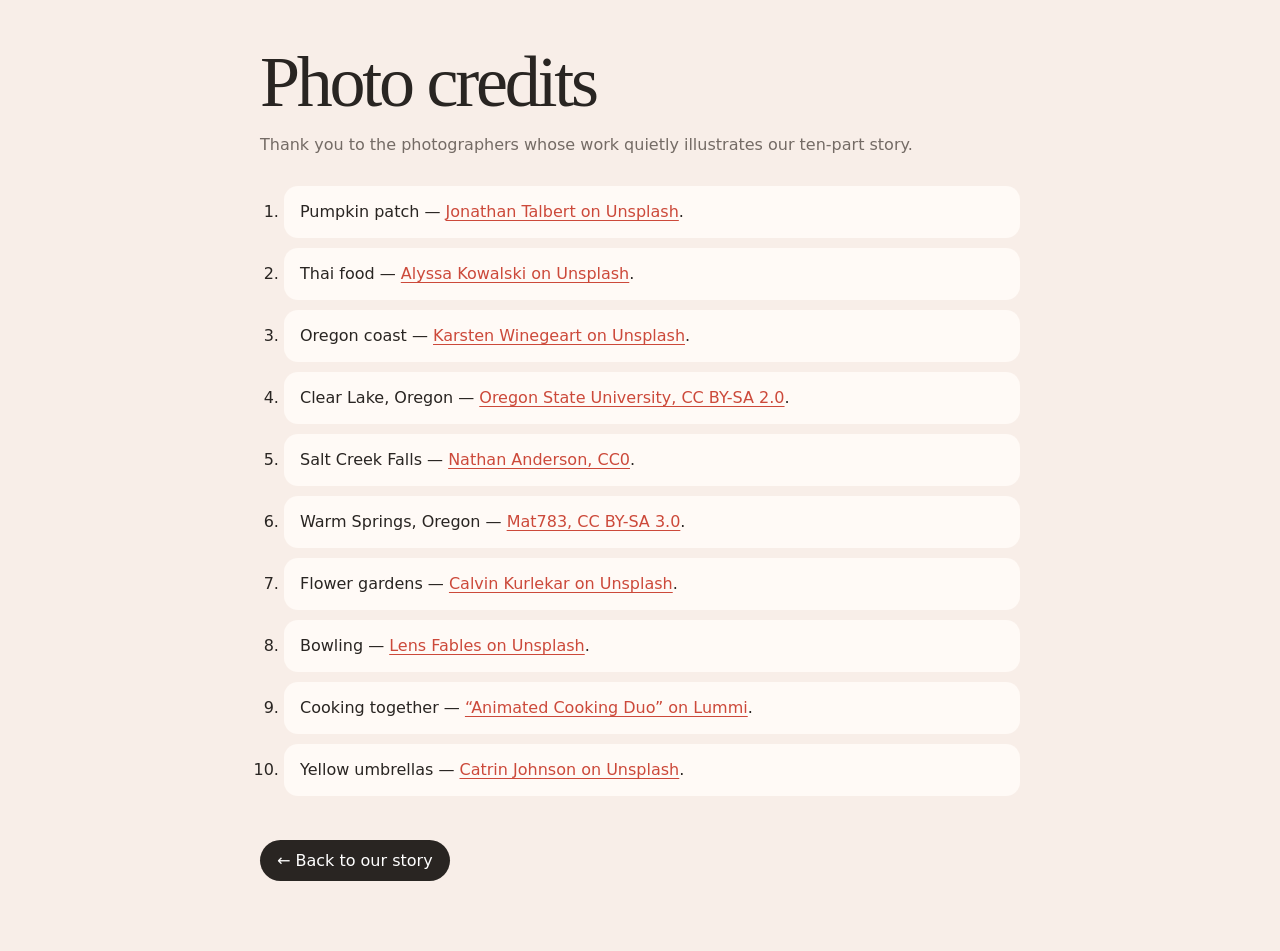
==== credits.html @ 1a111874 "adding the story board" ====
<!doctype html>
<html lang="en">
  <head>
    <meta charset="UTF-8" />
    <meta name="viewport" content="width=device-width, initial-scale=1.0" />
    <meta name="theme-color" content="#f8eee8" />
    <title>Photo credits</title>
    <style>
      :root { color: #292522; background: #f8eee8; font-family: Inter, ui-sans-serif, system-ui, sans-serif; }
      body { max-width: 760px; margin: auto; padding: 48px 24px 70px; }
      h1 { margin: 0 0 12px; font: 400 clamp(42px, 8vw, 72px)/0.95 Georgia, serif; letter-spacing: -0.045em; }
      p { color: #746b65; line-height: 1.6; }
      ol { display: grid; gap: 10px; margin-top: 28px; padding-left: 24px; }
      li { padding: 14px 16px; background: #fffaf6; border-radius: 14px; line-height: 1.5; }
      a { color: #cc493a; text-underline-offset: 3px; }
      .back { display: inline-block; margin-top: 28px; padding: 11px 17px; color: white; background: #292522; border-radius: 100px; text-decoration: none; }
    </style>
  </head>
  <body>
    <h1>Photo credits</h1>
    <p>Thank you to the photographers whose work quietly illustrates our ten-part story.</p>
    <ol>
      <li>Pumpkin patch — <a href="https://unsplash.com/photos/shallow-focus-photography-of-orange-pumpkins-cDqofUZhR_M" target="_blank" rel="noopener">Jonathan Talbert on Unsplash</a>.</li>
      <li>Thai food — <a href="https://unsplash.com/photos/cooked-shrimp-food-byTYXNHeVoU" target="_blank" rel="noopener">Alyssa Kowalski on Unsplash</a>.</li>
      <li>Oregon coast — <a href="https://unsplash.com/photos/green-trees-on-brown-rocky-mountain-beside-blue-sea-under-blue-sky-during-daytime-_m-Xjo9R_y4" target="_blank" rel="noopener">Karsten Winegeart on Unsplash</a>.</li>
      <li>Clear Lake, Oregon — <a href="https://commons.wikimedia.org/wiki/File:Clear_Lake,_Oregon.jpg" target="_blank" rel="noopener">Oregon State University, CC BY-SA 2.0</a>.</li>
      <li>Salt Creek Falls — <a href="https://commons.wikimedia.org/wiki/File:Salt_Creek_Falls_waterfall_(Unsplash).jpg" target="_blank" rel="noopener">Nathan Anderson, CC0</a>.</li>
      <li>Warm Springs, Oregon — <a href="https://commons.wikimedia.org/wiki/File:Warm_Springs_Indian_Reservation1.JPG" target="_blank" rel="noopener">Mat783, CC BY-SA 3.0</a>.</li>
      <li>Flower gardens — <a href="https://unsplash.com/photos/jacaranda-trees-lining-park-path-jf-kMyCffZA" target="_blank" rel="noopener">Calvin Kurlekar on Unsplash</a>.</li>
      <li>Bowling — <a href="https://unsplash.com/photos/bowling-alley-with-colorful-walls-and-pins-Bqc2tXkk59o" target="_blank" rel="noopener">Lens Fables on Unsplash</a>.</li>
      <li>Cooking together — <a href="https://www.lummi.ai/illustration/animated-cooking-duo-rsfzl" target="_blank" rel="noopener">“Animated Cooking Duo” on Lummi</a>.</li>
      <li>Yellow umbrellas — <a href="https://unsplash.com/photos/yellow-umbrella-ym96FAhQ8o4" target="_blank" rel="noopener">Catrin Johnson on Unsplash</a>.</li>
    </ol>
    <a class="back" href="index.html">← Back to our story</a>
  </body>
</html>
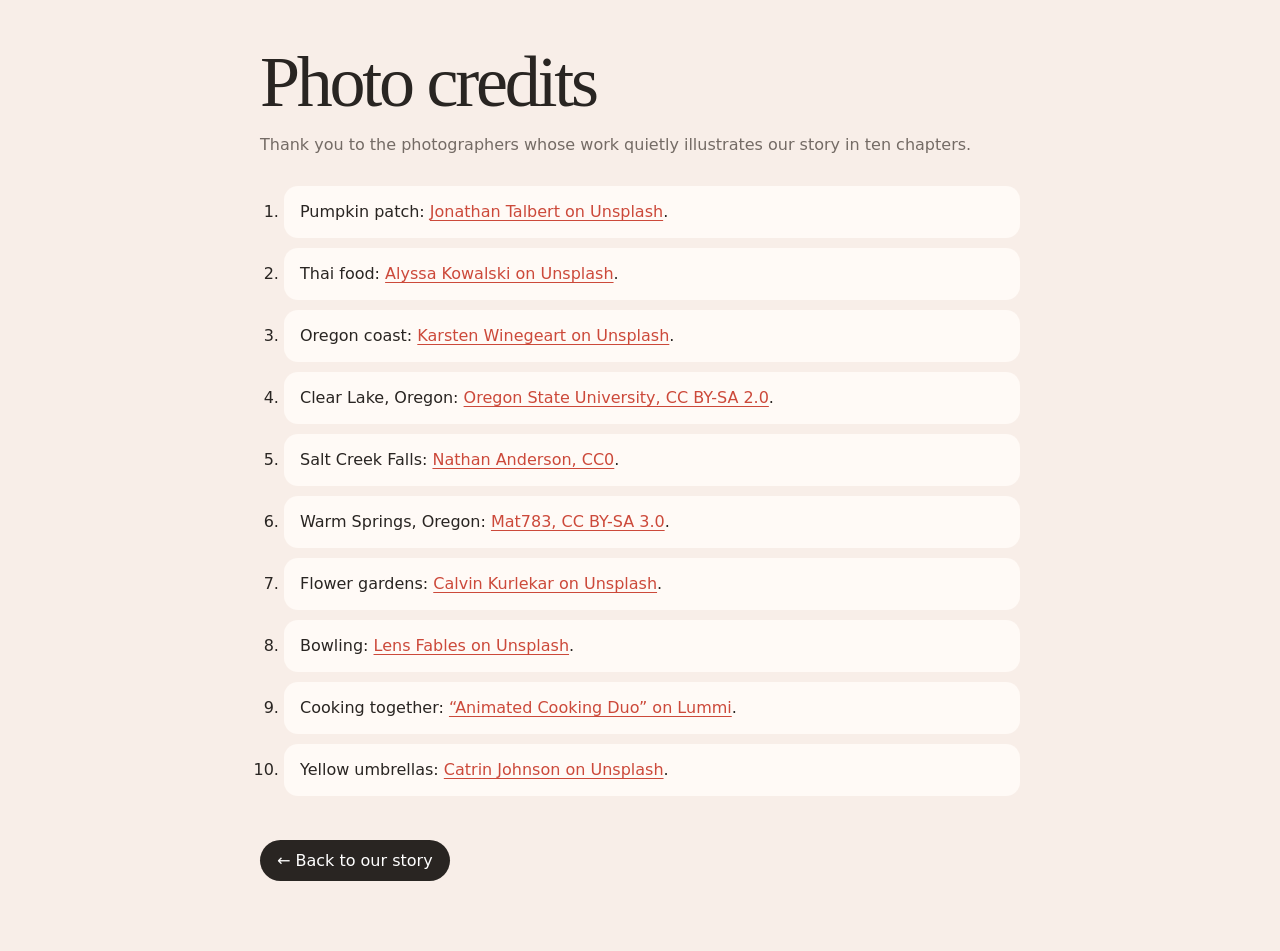
==== commit 495f1302: "upating the grammatical mistakes" ====
--- a/credits.html
+++ b/credits.html
@@ -18,18 +18,18 @@
   </head>
   <body>
     <h1>Photo credits</h1>
-    <p>Thank you to the photographers whose work quietly illustrates our ten-part story.</p>
+    <p>Thank you to the photographers whose work quietly illustrates our story in ten chapters.</p>
     <ol>
-      <li>Pumpkin patch — <a href="https://unsplash.com/photos/shallow-focus-photography-of-orange-pumpkins-cDqofUZhR_M" target="_blank" rel="noopener">Jonathan Talbert on Unsplash</a>.</li>
-      <li>Thai food — <a href="https://unsplash.com/photos/cooked-shrimp-food-byTYXNHeVoU" target="_blank" rel="noopener">Alyssa Kowalski on Unsplash</a>.</li>
-      <li>Oregon coast — <a href="https://unsplash.com/photos/green-trees-on-brown-rocky-mountain-beside-blue-sea-under-blue-sky-during-daytime-_m-Xjo9R_y4" target="_blank" rel="noopener">Karsten Winegeart on Unsplash</a>.</li>
-      <li>Clear Lake, Oregon — <a href="https://commons.wikimedia.org/wiki/File:Clear_Lake,_Oregon.jpg" target="_blank" rel="noopener">Oregon State University, CC BY-SA 2.0</a>.</li>
-      <li>Salt Creek Falls — <a href="https://commons.wikimedia.org/wiki/File:Salt_Creek_Falls_waterfall_(Unsplash).jpg" target="_blank" rel="noopener">Nathan Anderson, CC0</a>.</li>
-      <li>Warm Springs, Oregon — <a href="https://commons.wikimedia.org/wiki/File:Warm_Springs_Indian_Reservation1.JPG" target="_blank" rel="noopener">Mat783, CC BY-SA 3.0</a>.</li>
-      <li>Flower gardens — <a href="https://unsplash.com/photos/jacaranda-trees-lining-park-path-jf-kMyCffZA" target="_blank" rel="noopener">Calvin Kurlekar on Unsplash</a>.</li>
-      <li>Bowling — <a href="https://unsplash.com/photos/bowling-alley-with-colorful-walls-and-pins-Bqc2tXkk59o" target="_blank" rel="noopener">Lens Fables on Unsplash</a>.</li>
-      <li>Cooking together — <a href="https://www.lummi.ai/illustration/animated-cooking-duo-rsfzl" target="_blank" rel="noopener">“Animated Cooking Duo” on Lummi</a>.</li>
-      <li>Yellow umbrellas — <a href="https://unsplash.com/photos/yellow-umbrella-ym96FAhQ8o4" target="_blank" rel="noopener">Catrin Johnson on Unsplash</a>.</li>
+      <li>Pumpkin patch: <a href="https://unsplash.com/photos/shallow-focus-photography-of-orange-pumpkins-cDqofUZhR_M" target="_blank" rel="noopener">Jonathan Talbert on Unsplash</a>.</li>
+      <li>Thai food: <a href="https://unsplash.com/photos/cooked-shrimp-food-byTYXNHeVoU" target="_blank" rel="noopener">Alyssa Kowalski on Unsplash</a>.</li>
+      <li>Oregon coast: <a href="https://unsplash.com/photos/green-trees-on-brown-rocky-mountain-beside-blue-sea-under-blue-sky-during-daytime-_m-Xjo9R_y4" target="_blank" rel="noopener">Karsten Winegeart on Unsplash</a>.</li>
+      <li>Clear Lake, Oregon: <a href="https://commons.wikimedia.org/wiki/File:Clear_Lake,_Oregon.jpg" target="_blank" rel="noopener">Oregon State University, CC BY-SA 2.0</a>.</li>
+      <li>Salt Creek Falls: <a href="https://commons.wikimedia.org/wiki/File:Salt_Creek_Falls_waterfall_(Unsplash).jpg" target="_blank" rel="noopener">Nathan Anderson, CC0</a>.</li>
+      <li>Warm Springs, Oregon: <a href="https://commons.wikimedia.org/wiki/File:Warm_Springs_Indian_Reservation1.JPG" target="_blank" rel="noopener">Mat783, CC BY-SA 3.0</a>.</li>
+      <li>Flower gardens: <a href="https://unsplash.com/photos/jacaranda-trees-lining-park-path-jf-kMyCffZA" target="_blank" rel="noopener">Calvin Kurlekar on Unsplash</a>.</li>
+      <li>Bowling: <a href="https://unsplash.com/photos/bowling-alley-with-colorful-walls-and-pins-Bqc2tXkk59o" target="_blank" rel="noopener">Lens Fables on Unsplash</a>.</li>
+      <li>Cooking together: <a href="https://www.lummi.ai/illustration/animated-cooking-duo-rsfzl" target="_blank" rel="noopener">“Animated Cooking Duo” on Lummi</a>.</li>
+      <li>Yellow umbrellas: <a href="https://unsplash.com/photos/yellow-umbrella-ym96FAhQ8o4" target="_blank" rel="noopener">Catrin Johnson on Unsplash</a>.</li>
     </ol>
     <a class="back" href="index.html">← Back to our story</a>
   </body>
